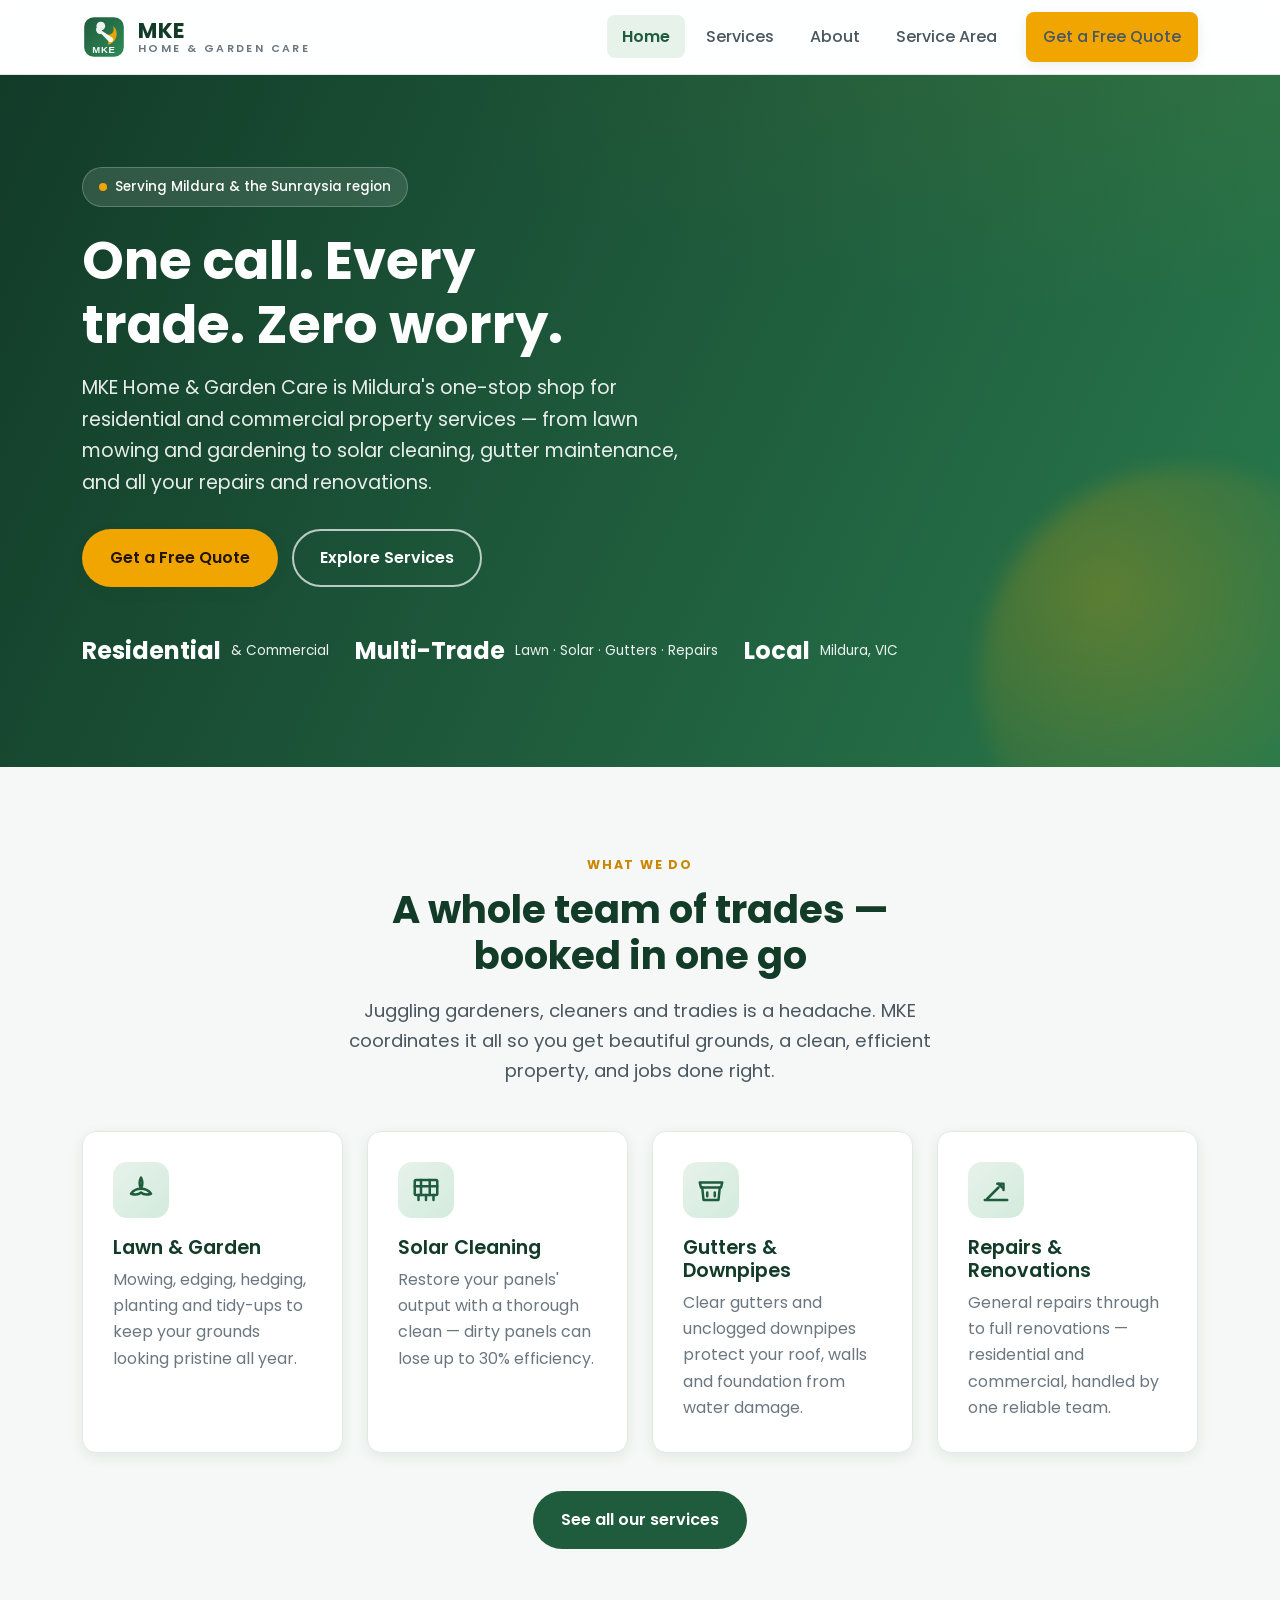
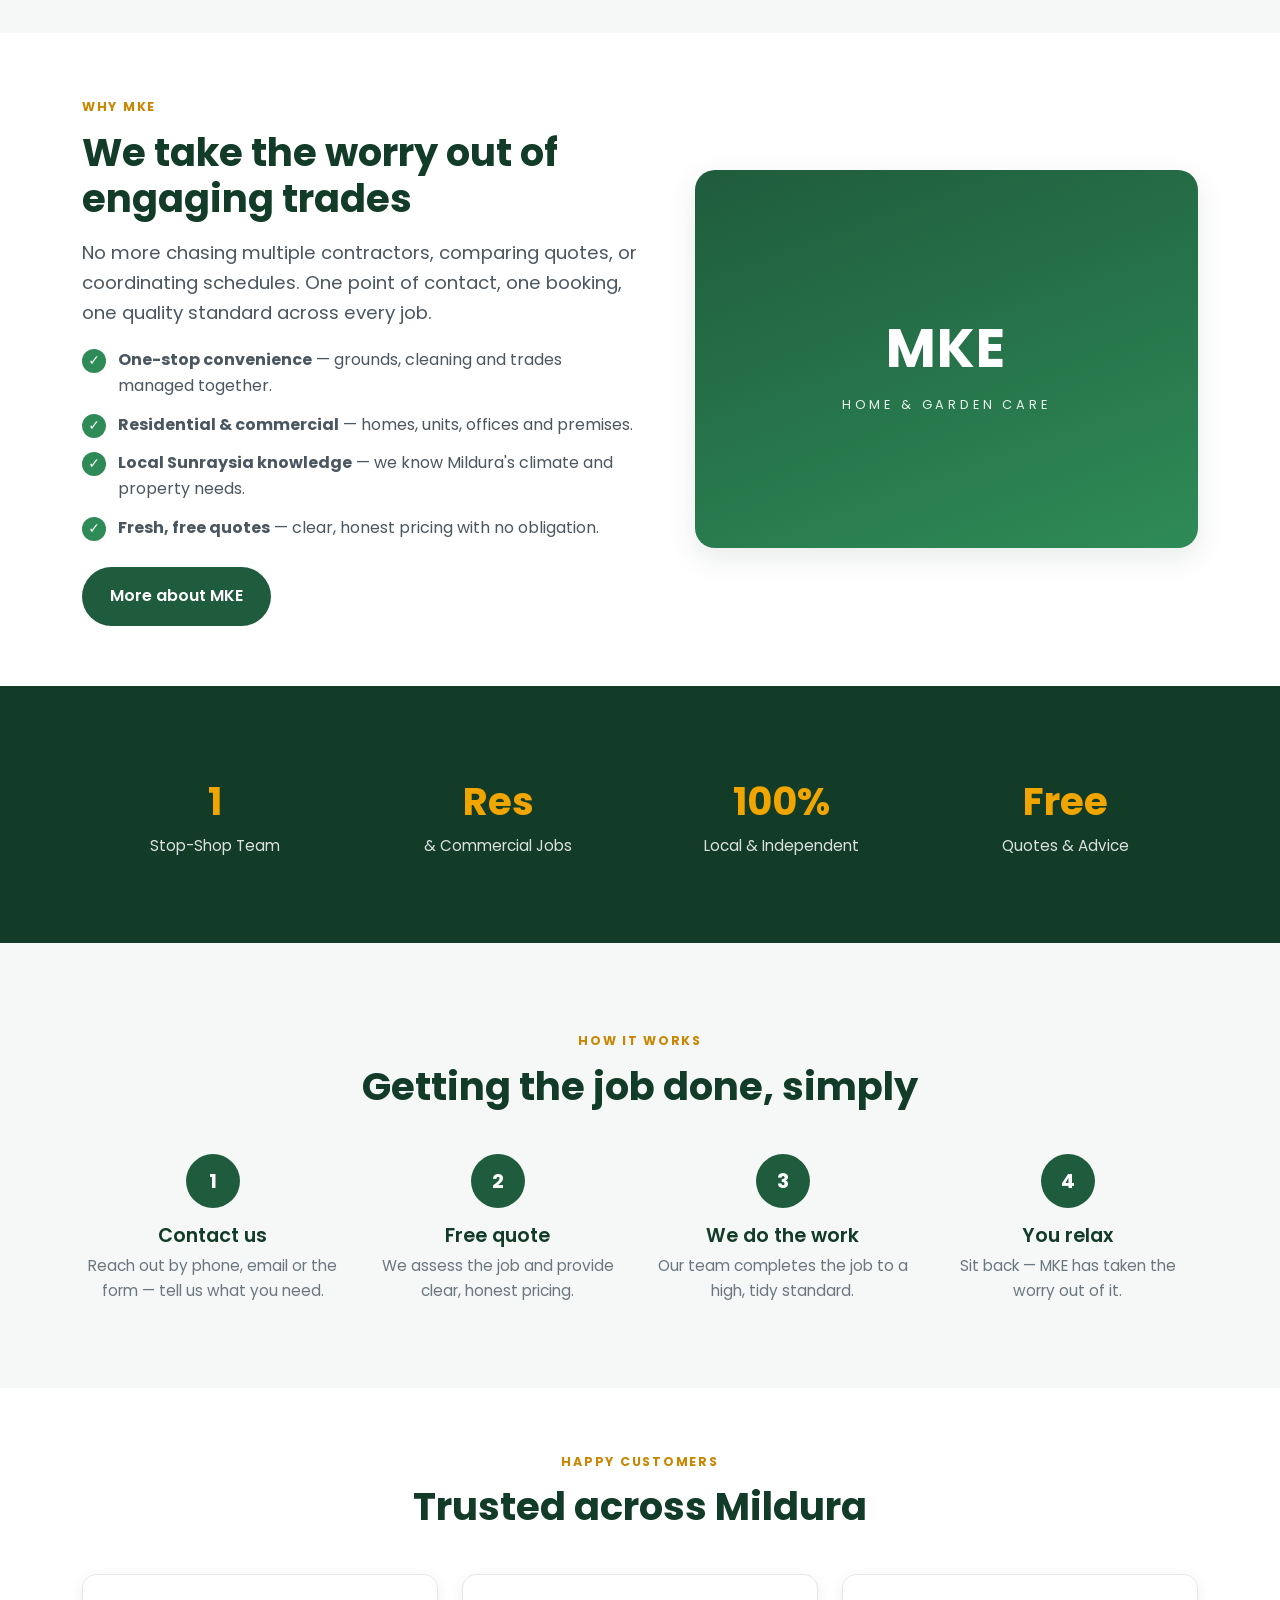
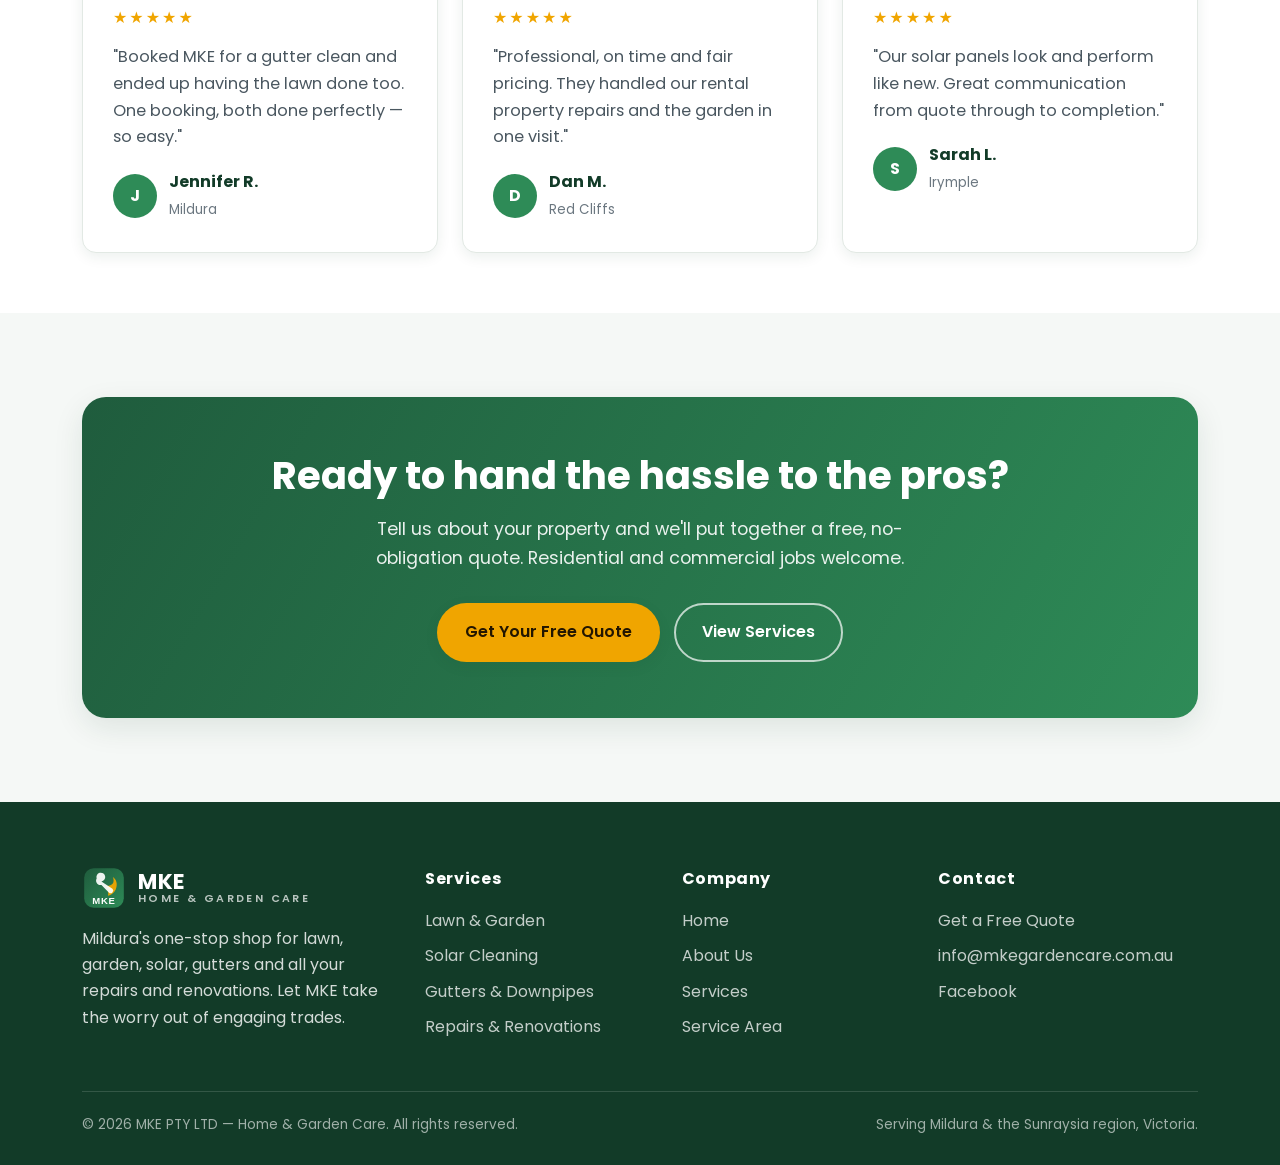
==== index.html @ 0d0ddcfd "Initial site: MKE Home & Garden Care" ====
<!DOCTYPE html>
<html lang="en">
<head>
  <meta charset="UTF-8" />
  <meta name="viewport" content="width=device-width, initial-scale=1.0" />
  <title>MKE Home &amp; Garden Care | Mildura's One-Stop Trades &amp; Property Service</title>
  <meta name="description" content="MKE Home & Garden Care — Mildura's one-stop shop for lawn mowing, gardening, solar panel cleaning, gutter & downpipe cleaning, and all residential and commercial repairs and renovations. Let MKE take the worry out of engaging trades." />
  <link rel="preconnect" href="https://fonts.googleapis.com" />
  <link rel="preconnect" href="https://fonts.gstatic.com" crossorigin />
  <link href="https://fonts.googleapis.com/css2?family=Poppins:wght@400;500;600;700&display=swap" rel="stylesheet" />
  <link rel="icon" href="assets/logo.svg" type="image/svg+xml" />
  <link rel="stylesheet" href="css/style.css" />
</head>
<body>

  <!-- ===== Header ===== -->
  <header class="site-header">
    <div class="container nav">
      <a class="brand" href="index.html">
        <img src="assets/logo.svg" alt="MKE logo" />
        <span class="brand-name"><b>MKE</b><span class="brand-sub">Home &amp; Garden Care</span></span>
      </a>
      <nav>
        <ul class="nav-links">
          <li><a href="index.html" class="active">Home</a></li>
          <li><a href="services.html">Services</a></li>
          <li><a href="about.html">About</a></li>
          <li><a href="contact.html">Service Area</a></li>
          <li class="nav-cta"><a class="btn btn-primary" href="contact.html">Get a Free Quote</a></li>
        </ul>
      </nav>
      <button class="nav-toggle" aria-label="Toggle menu"><span></span><span></span><span></span></button>
    </div>
  </header>

  <!-- ===== Hero ===== -->
  <section class="hero">
    <div class="container">
      <span class="pill"><span class="dot"></span> Serving Mildura &amp; the Sunraysia region</span>
      <h1>One call. Every trade. Zero worry.</h1>
      <p class="lead">MKE Home &amp; Garden Care is Mildura's one-stop shop for residential and commercial property services — from lawn mowing and gardening to solar cleaning, gutter maintenance, and all your repairs and renovations.</p>
      <div class="hero-actions">
        <a class="btn btn-primary" href="contact.html">Get a Free Quote</a>
        <a class="btn btn-outline" href="services.html">Explore Services</a>
      </div>
      <div class="hero-badges">
        <div class="hb"><strong>Residential</strong><span>&amp; Commercial</span></div>
        <div class="hb"><strong>Multi-Trade</strong><span>Lawn · Solar · Gutters · Repairs</span></div>
        <div class="hb"><strong>Local</strong><span>Mildura, VIC</span></div>
      </div>
    </div>
  </section>

  <!-- ===== Services preview ===== -->
  <section class="section">
    <div class="container">
      <div class="text-center" style="max-width:640px;margin:0 auto 44px;">
        <span class="eyebrow">What we do</span>
        <h2>A whole team of trades — booked in one go</h2>
        <p class="lead">Juggling gardeners, cleaners and tradies is a headache. MKE coordinates it all so you get beautiful grounds, a clean, efficient property, and jobs done right.</p>
      </div>
      <div class="grid grid-4">
        <article class="card">
          <div class="icon">
            <svg viewBox="0 0 24 24" fill="none" stroke="currentColor" stroke-width="2" stroke-linecap="round" stroke-linejoin="round"><path d="M12 2c1.5 3 1.5 6 0 9-1.5-3-1.5-6 0-9z"/><path d="M12 11c3 0 6 1 8 4-3 1-6 1-8-1-2 2-5 2-8 1 2-3 5-4 8-4z"/></svg>
          </div>
          <h3>Lawn &amp; Garden</h3>
          <p>Mowing, edging, hedging, planting and tidy-ups to keep your grounds looking pristine all year.</p>
        </article>
        <article class="card">
          <div class="icon">
            <svg viewBox="0 0 24 24" fill="none" stroke="currentColor" stroke-width="2" stroke-linecap="round" stroke-linejoin="round"><rect x="3" y="4" width="18" height="12" rx="1"/><path d="M3 9h18M8 4v12M15 4v12M6 16v4M12 16v4M18 16v4"/></svg>
          </div>
          <h3>Solar Cleaning</h3>
          <p>Restore your panels' output with a thorough clean — dirty panels can lose up to 30% efficiency.</p>
        </article>
        <article class="card">
          <div class="icon">
            <svg viewBox="0 0 24 24" fill="none" stroke="currentColor" stroke-width="2" stroke-linecap="round" stroke-linejoin="round"><path d="M3 6h18L20 10H4z"/><path d="M5 10l1 10h12l1-10"/><path d="M9 14v3M15 14v3"/></svg>
          </div>
          <h3>Gutters &amp; Downpipes</h3>
          <p>Clear gutters and unclogged downpipes protect your roof, walls and foundation from water damage.</p>
        </article>
        <article class="card">
          <div class="icon">
            <svg viewBox="0 0 24 24" fill="none" stroke="currentColor" stroke-width="2" stroke-linecap="round" stroke-linejoin="round"><path d="M14 7l3 3M5 19l9-9"/><path d="M13 7h5v5"/><path d="M3 20h18"/></svg>
          </div>
          <h3>Repairs &amp; Renovations</h3>
          <p>General repairs through to full renovations — residential and commercial, handled by one reliable team.</p>
        </article>
      </div>
      <div class="text-center" style="margin-top:38px;">
        <a class="btn btn-green" href="services.html">See all our services</a>
      </div>
    </div>
  </section>

  <!-- ===== Why choose us ===== -->
  <section class="section section-tight" style="background:#fff;">
    <div class="container split">
      <div>
        <span class="eyebrow">Why MKE</span>
        <h2>We take the worry out of engaging trades</h2>
        <p class="lead">No more chasing multiple contractors, comparing quotes, or coordinating schedules. One point of contact, one booking, one quality standard across every job.</p>
        <ul class="checklist">
          <li><span class="tick">✓</span> <span><b>One-stop convenience</b> — grounds, cleaning and trades managed together.</span></li>
          <li><span class="tick">✓</span> <span><b>Residential &amp; commercial</b> — homes, units, offices and premises.</span></li>
          <li><span class="tick">✓</span> <span><b>Local Sunraysia knowledge</b> — we know Mildura's climate and property needs.</span></li>
          <li><span class="tick">✓</span> <span><b>Fresh, free quotes</b> — clear, honest pricing with no obligation.</span></li>
        </ul>
        <div style="margin-top:26px;"><a class="btn btn-green" href="about.html">More about MKE</a></div>
      </div>
      <div class="split-media">
        <div class="overlay">
          <div>
            <div class="big">MKE</div>
            <div class="small">Home &amp; Garden Care</div>
          </div>
        </div>
      </div>
    </div>
  </section>

  <!-- ===== Stats ===== -->
  <section class="section stats">
    <div class="container">
      <div class="grid grid-4">
        <div class="stat"><strong>1</strong><span>Stop-Shop Team</span></div>
        <div class="stat"><strong>Res</strong><span>&amp; Commercial Jobs</span></div>
        <div class="stat"><strong>100%</strong><span>Local &amp; Independent</span></div>
        <div class="stat"><strong>Free</strong><span>Quotes &amp; Advice</span></div>
      </div>
    </div>
  </section>

  <!-- ===== How it works ===== -->
  <section class="section">
    <div class="container">
      <div class="text-center" style="max-width:640px;margin:0 auto 44px;">
        <span class="eyebrow">How it works</span>
        <h2>Getting the job done, simply</h2>
      </div>
      <div class="grid grid-4">
        <div class="step"><div class="num">1</div><h3>Contact us</h3><p>Reach out by phone, email or the form — tell us what you need.</p></div>
        <div class="step"><div class="num">2</div><h3>Free quote</h3><p>We assess the job and provide clear, honest pricing.</p></div>
        <div class="step"><div class="num">3</div><h3>We do the work</h3><p>Our team completes the job to a high, tidy standard.</p></div>
        <div class="step"><div class="num">4</div><h3>You relax</h3><p>Sit back — MKE has taken the worry out of it.</p></div>
      </div>
    </div>
  </section>

  <!-- ===== Testimonials ===== -->
  <section class="section section-tight" style="background:#fff;">
    <div class="container">
      <div class="text-center" style="max-width:640px;margin:0 auto 44px;">
        <span class="eyebrow">Happy customers</span>
        <h2>Trusted across Mildura</h2>
      </div>
      <div class="grid grid-3">
        <div class="quote">
          <div class="stars">★★★★★</div>
          <p>"Booked MKE for a gutter clean and ended up having the lawn done too. One booking, both done perfectly — so easy."</p>
          <div class="who"><div class="av">J</div><div><b>Jennifer R.</b><small>Mildura</small></div></div>
        </div>
        <div class="quote">
          <div class="stars">★★★★★</div>
          <p>"Professional, on time and fair pricing. They handled our rental property repairs and the garden in one visit."</p>
          <div class="who"><div class="av">D</div><div><b>Dan M.</b><small>Red Cliffs</small></div></div>
        </div>
        <div class="quote">
          <div class="stars">★★★★★</div>
          <p>"Our solar panels look and perform like new. Great communication from quote through to completion."</p>
          <div class="who"><div class="av">S</div><div><b>Sarah L.</b><small>Irymple</small></div></div>
        </div>
      </div>
    </div>
  </section>

  <!-- ===== CTA ===== -->
  <section class="section">
    <div class="container">
      <div class="cta-band">
        <h2>Ready to hand the hassle to the pros?</h2>
        <p>Tell us about your property and we'll put together a free, no-obligation quote. Residential and commercial jobs welcome.</p>
        <div class="hero-actions">
          <a class="btn btn-primary" href="contact.html">Get Your Free Quote</a>
          <a class="btn btn-outline" href="services.html">View Services</a>
        </div>
      </div>
    </div>
  </section>

  <!-- ===== Footer ===== -->
  <footer class="site-footer">
    <div class="container">
      <div class="footer-grid">
        <div>
          <a class="brand" href="index.html" style="color:#fff;">
            <img src="assets/logo.svg" alt="MKE logo" />
            <span class="brand-name"><b style="color:#fff;">MKE</b><span class="brand-sub" style="color:rgba(255,255,255,.7);">Home &amp; Garden Care</span></span>
          </a>
          <p style="margin-top:16px;max-width:34ch;">Mildura's one-stop shop for lawn, garden, solar, gutters and all your repairs and renovations. Let MKE take the worry out of engaging trades.</p>
        </div>
        <div>
          <h4>Services</h4>
          <ul>
            <li><a href="services.html">Lawn &amp; Garden</a></li>
            <li><a href="services.html">Solar Cleaning</a></li>
            <li><a href="services.html">Gutters &amp; Downpipes</a></li>
            <li><a href="services.html">Repairs &amp; Renovations</a></li>
          </ul>
        </div>
        <div>
          <h4>Company</h4>
          <ul>
            <li><a href="index.html">Home</a></li>
            <li><a href="about.html">About Us</a></li>
            <li><a href="services.html">Services</a></li>
            <li><a href="contact.html">Service Area</a></li>
          </ul>
        </div>
        <div>
          <h4>Contact</h4>
          <ul>
            <li><a href="contact.html">Get a Free Quote</a></li>
            <li><a href="mailto:info@mkegardencare.com.au">info@mkegardencare.com.au</a></li>
            <li><a href="https://www.facebook.com/profile.php?id=100083560622544" target="_blank" rel="noopener">Facebook</a></li>
          </ul>
        </div>
      </div>
      <div class="footer-bottom">
        <span>© <span id="yr"></span> MKE PTY LTD — Home &amp; Garden Care. All rights reserved.</span>
        <span>Serving Mildura &amp; the Sunraysia region, Victoria.</span>
      </div>
    </div>
  </footer>

  <script src="assets/main.js"></script>
  <script>document.getElementById("yr").textContent = new Date().getFullYear();</script>
</body>
</html>
---- css/style.css ----
/* ============================================================
   MKE Home & Garden Care — shared stylesheet
   Palette: garden green + charcoal + solar amber
   ============================================================ */

:root {
  --green-900: #123b28;
  --green-700: #1f5c3d;
  --green-500: #2e8b57;
  --green-300: #7fc49a;
  --amber:     #f0a500;
  --amber-dark:#c98600;
  --charcoal:  #1f2933;
  --slate:     #4a5760;
  --muted:     #6b7780;
  --bg:        #f5f8f6;
  --line:      #e2e9e4;
  --white:     #ffffff;
  --shadow:    0 10px 30px rgba(18, 59, 40, 0.10);
  --shadow-sm: 0 4px 14px rgba(18, 59, 40, 0.08);
  --radius:    14px;
  --maxw:      1160px;
  --font: "Poppins", "Segoe UI", system-ui, -apple-system, Roboto, Helvetica, Arial, sans-serif;
}

* { box-sizing: border-box; }

html { scroll-behavior: smooth; }

body {
  margin: 0;
  font-family: var(--font);
  color: var(--charcoal);
  background: var(--bg);
  line-height: 1.65;
  -webkit-font-smoothing: antialiased;
}

img { max-width: 100%; display: block; }

a { color: var(--green-700); text-decoration: none; }
a:hover { color: var(--green-500); }

.container { width: 100%; max-width: var(--maxw); margin: 0 auto; padding: 0 22px; }

.section { padding: 84px 0; }
.section-tight { padding: 60px 0; }

.eyebrow {
  display: inline-block;
  font-size: 0.78rem;
  font-weight: 700;
  letter-spacing: 0.14em;
  text-transform: uppercase;
  color: var(--amber-dark);
  margin: 0 0 12px;
}

h1, h2, h3 { line-height: 1.2; margin: 0 0 16px; color: var(--green-900); }
h1 { font-size: clamp(2.1rem, 5vw, 3.3rem); font-weight: 700; }
h2 { font-size: clamp(1.6rem, 3.5vw, 2.4rem); font-weight: 700; }
h3 { font-size: 1.2rem; font-weight: 600; }
p  { margin: 0 0 16px; }
.lead { font-size: 1.15rem; color: var(--slate); }

.text-center { text-align: center; }
.mx-auto { margin-left: auto; margin-right: auto; }

/* ---------- Buttons ---------- */
.btn {
  display: inline-flex; align-items: center; gap: 9px;
  font-weight: 600; font-size: 1rem;
  padding: 14px 26px; border-radius: 999px;
  border: 2px solid transparent; cursor: pointer;
  transition: transform .15s ease, box-shadow .15s ease, background .15s ease, color .15s ease;
  white-space: nowrap;
}
.btn:hover { transform: translateY(-2px); }
.btn-primary { background: var(--amber); color: #231600; box-shadow: var(--shadow-sm); }
.btn-primary:hover { background: var(--amber-dark); color: #231600; }
.btn-outline { background: transparent; color: var(--white); border-color: rgba(255,255,255,.7); }
.btn-outline:hover { background: rgba(255,255,255,.12); color: #fff; }
.btn-green { background: var(--green-700); color: #fff; }
.btn-green:hover { background: var(--green-900); color: #fff; }
.btn-block { width: 100%; justify-content: center; }

/* ---------- Header / Nav ---------- */
.site-header {
  position: sticky; top: 0; z-index: 50;
  background: rgba(255,255,255,.92);
  backdrop-filter: saturate(180%) blur(10px);
  border-bottom: 1px solid var(--line);
}
.nav { display: flex; align-items: center; justify-content: space-between; height: 74px; }
.brand { display: flex; align-items: center; gap: 12px; font-weight: 700; color: var(--green-900); }
.brand .brand-name { line-height: 1.05; }
.brand .brand-name b { font-size: 1.35rem; letter-spacing: .5px; }
.brand .brand-sub { display: block; font-size: .68rem; letter-spacing: .22em; text-transform: uppercase; color: var(--muted); font-weight: 600; }
.brand img { height: 44px; width: 44px; }

.nav-links { display: flex; align-items: center; gap: 6px; list-style: none; margin: 0; padding: 0; }
.nav-links a {
  padding: 10px 15px; border-radius: 8px; font-weight: 500; color: var(--slate);
  transition: background .15s ease, color .15s ease;
}
.nav-links a:hover { background: #eaf3ee; color: var(--green-700); }
.nav-links a.active { color: var(--green-700); background: #e7f2ea; font-weight: 600; }
.nav-cta { margin-left: 8px; }

.nav-toggle {
  display: none; background: none; border: 0; cursor: pointer;
  width: 44px; height: 44px; padding: 0; align-items: center; justify-content: center;
}
.nav-toggle span { display: block; width: 24px; height: 2px; background: var(--charcoal); margin: 5px auto; transition: .2s; }

/* ---------- Hero ---------- */
.hero {
  position: relative; color: #fff;
  background:
    linear-gradient(115deg, rgba(18,59,40,.94) 0%, rgba(31,92,61,.86) 45%, rgba(46,139,87,.78) 100%),
    radial-gradient(1200px 500px at 85% -10%, rgba(240,165,0,.35), transparent 60%);
  background-color: var(--green-900);
  overflow: hidden;
}
.hero::after {
  content: ""; position: absolute; right: -120px; bottom: -120px;
  width: 420px; height: 420px; border-radius: 50%;
  background: radial-gradient(circle at 30% 30%, rgba(240,165,0,.5), transparent 65%);
  filter: blur(10px); opacity: .55;
}
.hero .container { position: relative; z-index: 2; padding-top: 92px; padding-bottom: 96px; }
.hero h1 { color: #fff; max-width: 15ch; }
.hero .lead { color: rgba(255,255,255,.9); max-width: 52ch; font-size: 1.2rem; }
.hero-actions { display: flex; gap: 14px; flex-wrap: wrap; margin-top: 30px; }
.hero-badges { display: flex; gap: 26px; flex-wrap: wrap; margin-top: 44px; }
.hero-badges .hb { display: flex; align-items: center; gap: 10px; color: rgba(255,255,255,.92); }
.hero-badges .hb strong { display: block; font-size: 1.5rem; color: #fff; }
.hero-badges .hb span { font-size: .85rem; }
.pill {
  display: inline-flex; align-items: center; gap: 8px;
  background: rgba(255,255,255,.12); border: 1px solid rgba(255,255,255,.22);
  padding: 8px 16px; border-radius: 999px; font-size: .85rem; font-weight: 500; margin-bottom: 22px;
}
.pill .dot { width: 8px; height: 8px; border-radius: 50%; background: var(--amber); }

/* ---------- Cards / grids ---------- */
.grid { display: grid; gap: 24px; }
.grid-3 { grid-template-columns: repeat(3, 1fr); }
.grid-2 { grid-template-columns: repeat(2, 1fr); }
.grid-4 { grid-template-columns: repeat(4, 1fr); }

.card {
  background: #fff; border: 1px solid var(--line); border-radius: var(--radius);
  padding: 30px; box-shadow: var(--shadow-sm);
  transition: transform .18s ease, box-shadow .18s ease, border-color .18s ease;
}
.card:hover { transform: translateY(-5px); box-shadow: var(--shadow); border-color: var(--green-300); }
.card .icon {
  width: 56px; height: 56px; border-radius: 14px; display: grid; place-items: center;
  background: linear-gradient(135deg, #e7f2ea, #d3ebdd); color: var(--green-700); margin-bottom: 18px;
}
.card .icon svg { width: 30px; height: 30px; }
.card h3 { margin-bottom: 8px; }
.card p { color: var(--muted); margin: 0; }

/* ---------- Feature split ---------- */
.split { display: grid; grid-template-columns: 1.05fr .95fr; gap: 56px; align-items: center; }
.split.reverse .split-media { order: -1; }
.split-media {
  border-radius: 20px; overflow: hidden; box-shadow: var(--shadow);
  background: linear-gradient(160deg, #1f5c3d, #2e8b57); aspect-ratio: 4/3; position: relative;
}
.split-media .overlay {
  position: absolute; inset: 0; display: grid; place-items: center; color: #fff; text-align: center; padding: 30px;
}
.split-media .overlay .big { font-size: 3.4rem; font-weight: 700; letter-spacing: 1px; }
.split-media .overlay .small { letter-spacing: .3em; text-transform: uppercase; font-size: .8rem; opacity: .9; }

.checklist { list-style: none; margin: 18px 0 0; padding: 0; display: grid; gap: 12px; }
.checklist li { display: flex; gap: 12px; align-items: flex-start; color: var(--slate); }
.checklist .tick {
  flex: none; width: 24px; height: 24px; border-radius: 50%; background: var(--green-500); color: #fff;
  display: grid; place-items: center; font-size: 14px; margin-top: 2px;
}

/* ---------- Stats ---------- */
.stats { background: var(--green-900); color: #fff; }
.stats .grid-4 { gap: 18px; text-align: center; }
.stats .stat strong { display: block; font-size: 2.4rem; color: var(--amber); font-weight: 700; }
.stats .stat span { color: rgba(255,255,255,.85); font-size: .95rem; }

/* ---------- Process ---------- */
.step { text-align: center; position: relative; }
.step .num {
  width: 54px; height: 54px; border-radius: 50%; margin: 0 auto 16px;
  background: var(--green-700); color: #fff; display: grid; place-items: center; font-weight: 700; font-size: 1.25rem;
}
.step h3 { margin-bottom: 6px; }
.step p { color: var(--muted); margin: 0; font-size: .96rem; }

/* ---------- Testimonials ---------- */
.quote { background: #fff; border: 1px solid var(--line); border-radius: var(--radius); padding: 30px; box-shadow: var(--shadow-sm); }
.quote .stars { color: var(--amber); letter-spacing: 2px; margin-bottom: 12px; }
.quote p { font-size: 1.02rem; color: var(--slate); }
.quote .who { display: flex; align-items: center; gap: 12px; margin-top: 18px; }
.quote .who .av { width: 44px; height: 44px; border-radius: 50%; background: var(--green-500); color: #fff; display: grid; place-items: center; font-weight: 700; }
.quote .who b { display: block; color: var(--green-900); }
.quote .who small { color: var(--muted); }

/* ---------- CTA band ---------- */
.cta-band {
  background: linear-gradient(120deg, var(--green-700), var(--green-500));
  color: #fff; border-radius: 24px; padding: 56px; text-align: center; box-shadow: var(--shadow);
}
.cta-band h2 { color: #fff; }
.cta-band p { color: rgba(255,255,255,.9); max-width: 55ch; margin: 0 auto 26px; font-size: 1.1rem; }
.cta-band .hero-actions { justify-content: center; }

/* ---------- Contact ---------- */
.contact-grid { display: grid; grid-template-columns: 1fr 1.1fr; gap: 48px; align-items: start; }
.contact-item { display: flex; gap: 14px; margin-bottom: 22px; }
.contact-item .ci-icon {
  flex: none; width: 46px; height: 46px; border-radius: 12px; background: #e7f2ea; color: var(--green-700);
  display: grid; place-items: center;
}
.contact-item b { display: block; color: var(--green-900); }
.contact-item span, .contact-item a { color: var(--muted); }

.form { background: #fff; border: 1px solid var(--line); border-radius: var(--radius); padding: 32px; box-shadow: var(--shadow-sm); }
.field { margin-bottom: 18px; }
.field label { display: block; font-weight: 600; font-size: .9rem; margin-bottom: 7px; color: var(--green-900); }
.field input, .field select, .field textarea {
  width: 100%; padding: 13px 15px; border: 1px solid var(--line); border-radius: 10px;
  font-family: inherit; font-size: 1rem; background: #fbfcfb; color: var(--charcoal);
}
.field input:focus, .field select:focus, .field textarea:focus {
  outline: none; border-color: var(--green-500); background: #fff; box-shadow: 0 0 0 3px rgba(46,139,87,.15);
}
.field textarea { resize: vertical; min-height: 120px; }
.form-row { display: grid; grid-template-columns: 1fr 1fr; gap: 16px; }
.form .note { font-size: .82rem; color: var(--muted); margin-top: 12px; }
.form-ok { display: none; background: #e7f2ea; color: var(--green-900); border: 1px solid var(--green-300); border-radius: 10px; padding: 14px 16px; margin-bottom: 18px; font-weight: 500; }
.form-ok.show { display: block; }

/* ---------- Service area ---------- */
.area-list { display: grid; grid-template-columns: repeat(3, 1fr); gap: 10px 24px; list-style: none; margin: 0; padding: 0; }
.area-list li { position: relative; padding-left: 22px; color: var(--slate); }
.area-list li::before { content: "✓"; position: absolute; left: 0; color: var(--green-500); font-weight: 700; }

/* ---------- Footer ---------- */
.site-footer { background: var(--green-900); color: rgba(255,255,255,.82); padding: 64px 0 28px; margin-top: 0; }
.footer-grid { display: grid; grid-template-columns: 1.4fr 1fr 1fr 1.2fr; gap: 40px; }
.site-footer h4 { color: #fff; font-size: 1rem; margin: 0 0 16px; letter-spacing: .04em; }
.site-footer ul { list-style: none; margin: 0; padding: 0; display: grid; gap: 9px; }
.site-footer a { color: rgba(255,255,255,.75); }
.site-footer a:hover { color: var(--amber); }
.site-footer .brand-name { color: #fff; }
.footer-bottom { border-top: 1px solid rgba(255,255,255,.14); margin-top: 44px; padding-top: 22px; display: flex; justify-content: space-between; flex-wrap: wrap; gap: 12px; font-size: .85rem; color: rgba(255,255,255,.6); }

/* ---------- Page banner ---------- */
.page-banner {
  background: linear-gradient(120deg, var(--green-900), var(--green-700)); color: #fff; padding: 66px 0 54px;
}
.page-banner h1 { color: #fff; }
.breadcrumb { color: rgba(255,255,255,.75); font-size: .92rem; margin: 0; }
.breadcrumb a { color: rgba(255,255,255,.9); }

/* ---------- Responsive ---------- */
@media (max-width: 900px) {
  .grid-3, .grid-4 { grid-template-columns: repeat(2, 1fr); }
  .split, .contact-grid { grid-template-columns: 1fr; gap: 34px; }
  .split.reverse .split-media { order: 0; }
  .footer-grid { grid-template-columns: 1fr 1fr; }
  .nav-links {
    position: absolute; top: 74px; left: 0; right: 0; background: #fff; flex-direction: column; align-items: stretch;
    gap: 2px; padding: 12px 22px 20px; border-bottom: 1px solid var(--line); box-shadow: var(--shadow);
    display: none;
  }
  .nav-links.open { display: flex; }
  .nav-links a { padding: 12px 14px; }
  .nav-cta { margin: 8px 0 0; }
  .nav-toggle { display: flex; }
}
@media (max-width: 560px) {
  .section { padding: 60px 0; }
  .grid-2, .grid-3, .grid-4, .form-row, .area-list { grid-template-columns: 1fr; }
  .cta-band { padding: 40px 26px; }
  .footer-grid { grid-template-columns: 1fr; }
  .hero-badges { gap: 18px; }
}
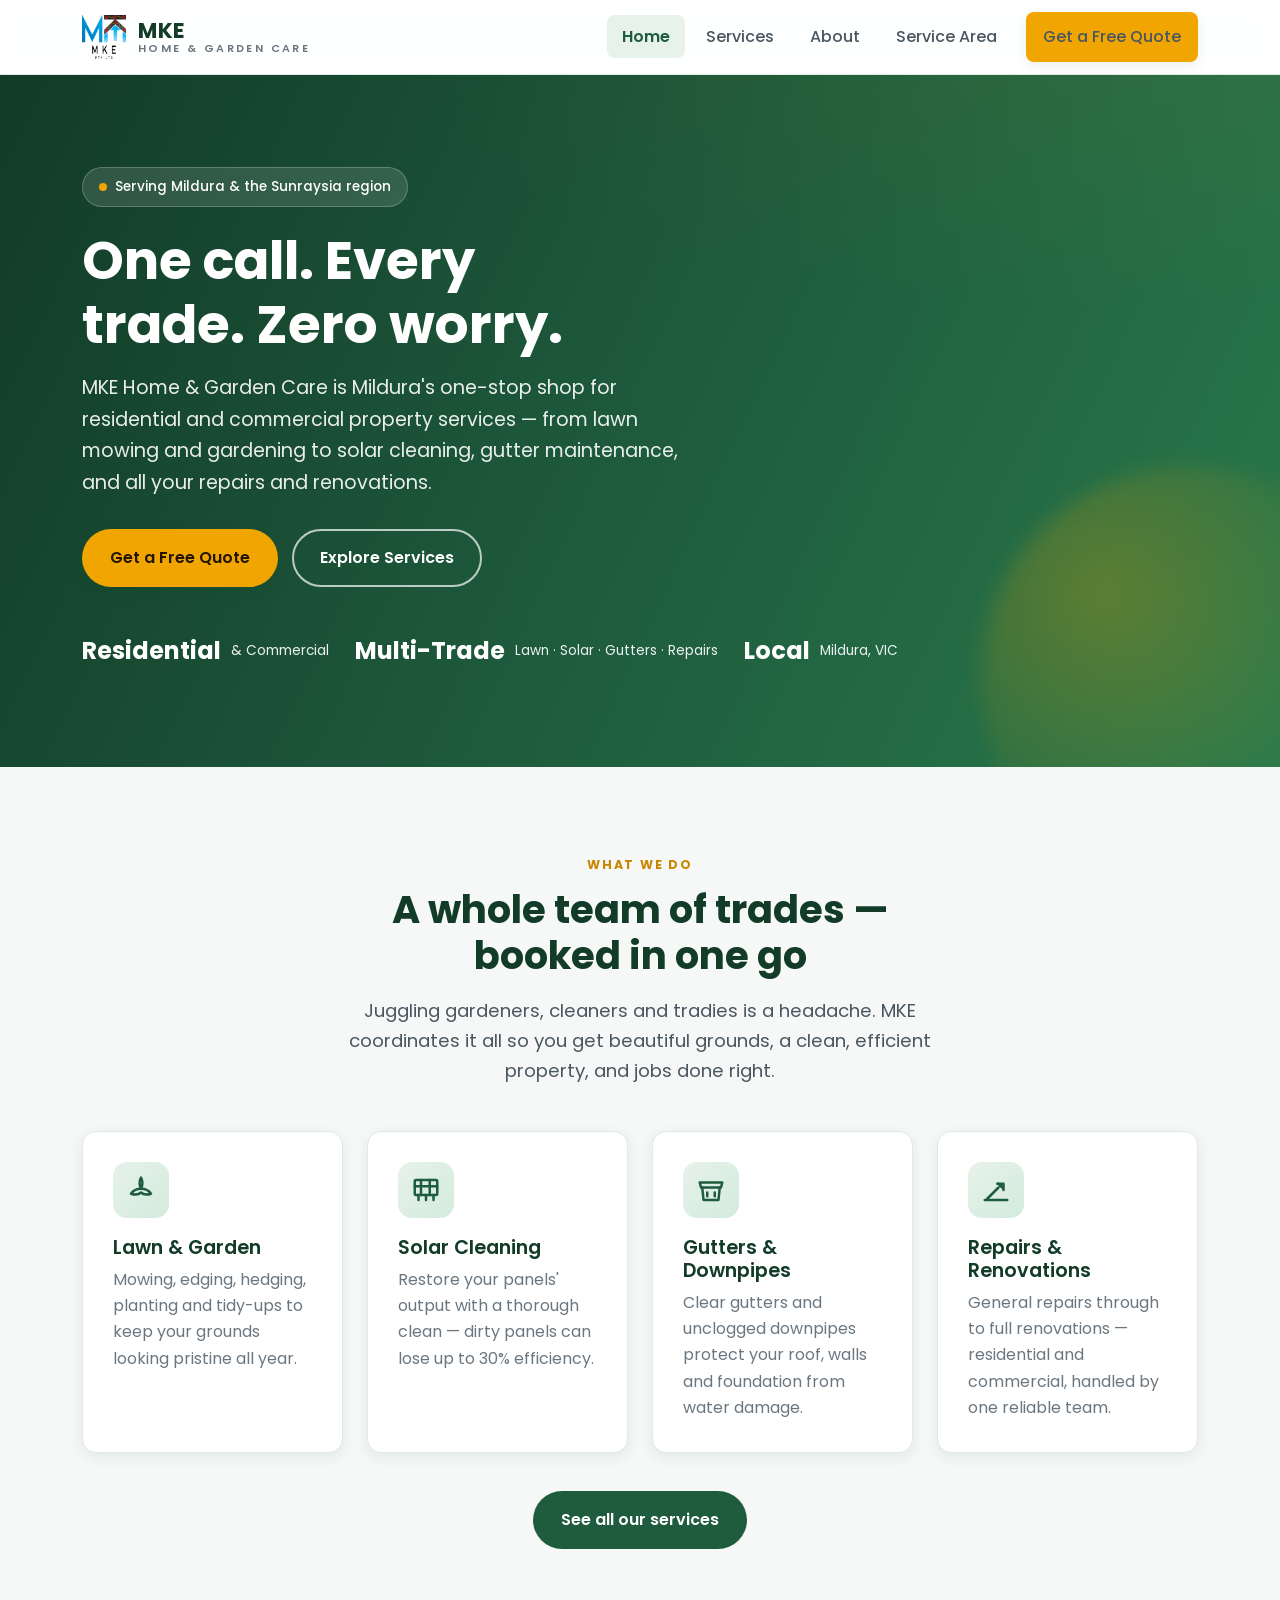
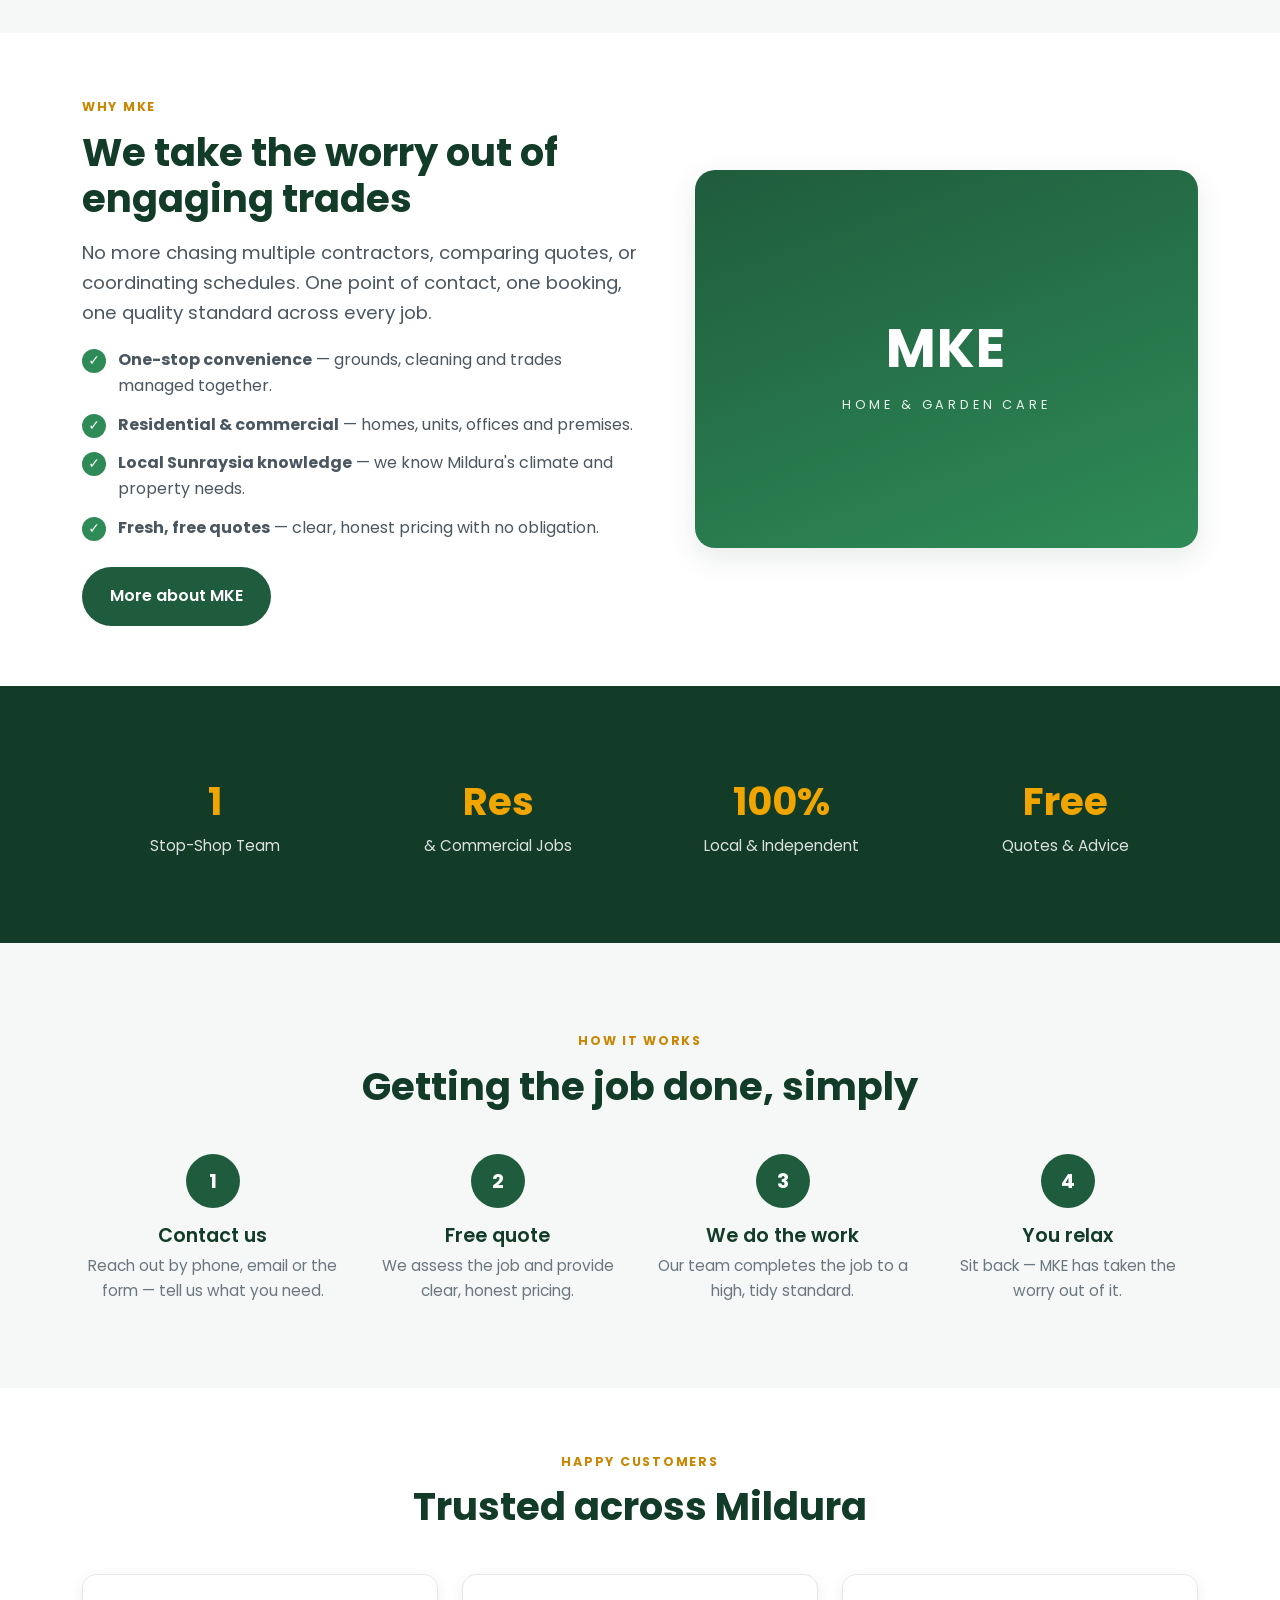
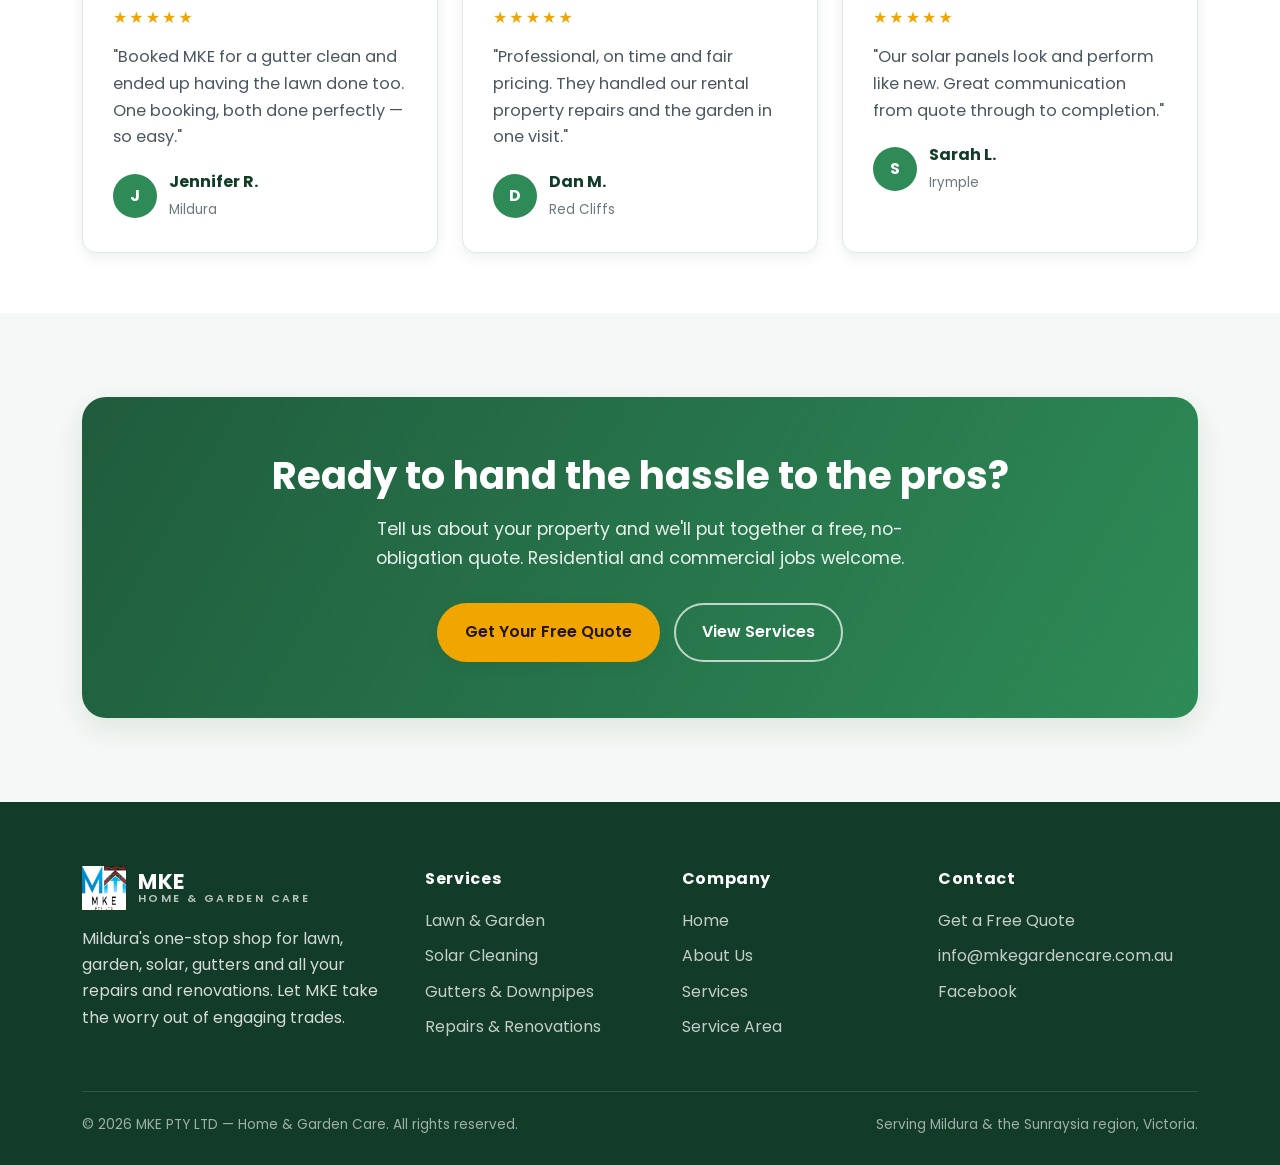
==== commit 70f816ee: "Use real MKE logo from Facebook" ====
--- a/index.html
+++ b/index.html
@@ -8,7 +8,7 @@
   <link rel="preconnect" href="https://fonts.googleapis.com" />
   <link rel="preconnect" href="https://fonts.gstatic.com" crossorigin />
   <link href="https://fonts.googleapis.com/css2?family=Poppins:wght@400;500;600;700&display=swap" rel="stylesheet" />
-  <link rel="icon" href="assets/logo.svg" type="image/svg+xml" />
+  <link rel="icon" href="assets/mke-logo.png" type="image/png" />
   <link rel="stylesheet" href="css/style.css" />
 </head>
 <body>
@@ -17,7 +17,7 @@
   <header class="site-header">
     <div class="container nav">
       <a class="brand" href="index.html">
-        <img src="assets/logo.svg" alt="MKE logo" />
+        <img src="assets/mke-logo.png" alt="MKE logo" />
         <span class="brand-name"><b>MKE</b><span class="brand-sub">Home &amp; Garden Care</span></span>
       </a>
       <nav>
@@ -196,7 +196,7 @@
       <div class="footer-grid">
         <div>
           <a class="brand" href="index.html" style="color:#fff;">
-            <img src="assets/logo.svg" alt="MKE logo" />
+            <img src="assets/mke-logo.png" alt="MKE logo" />
             <span class="brand-name"><b style="color:#fff;">MKE</b><span class="brand-sub" style="color:rgba(255,255,255,.7);">Home &amp; Garden Care</span></span>
           </a>
           <p style="margin-top:16px;max-width:34ch;">Mildura's one-stop shop for lawn, garden, solar, gutters and all your repairs and renovations. Let MKE take the worry out of engaging trades.</p>
